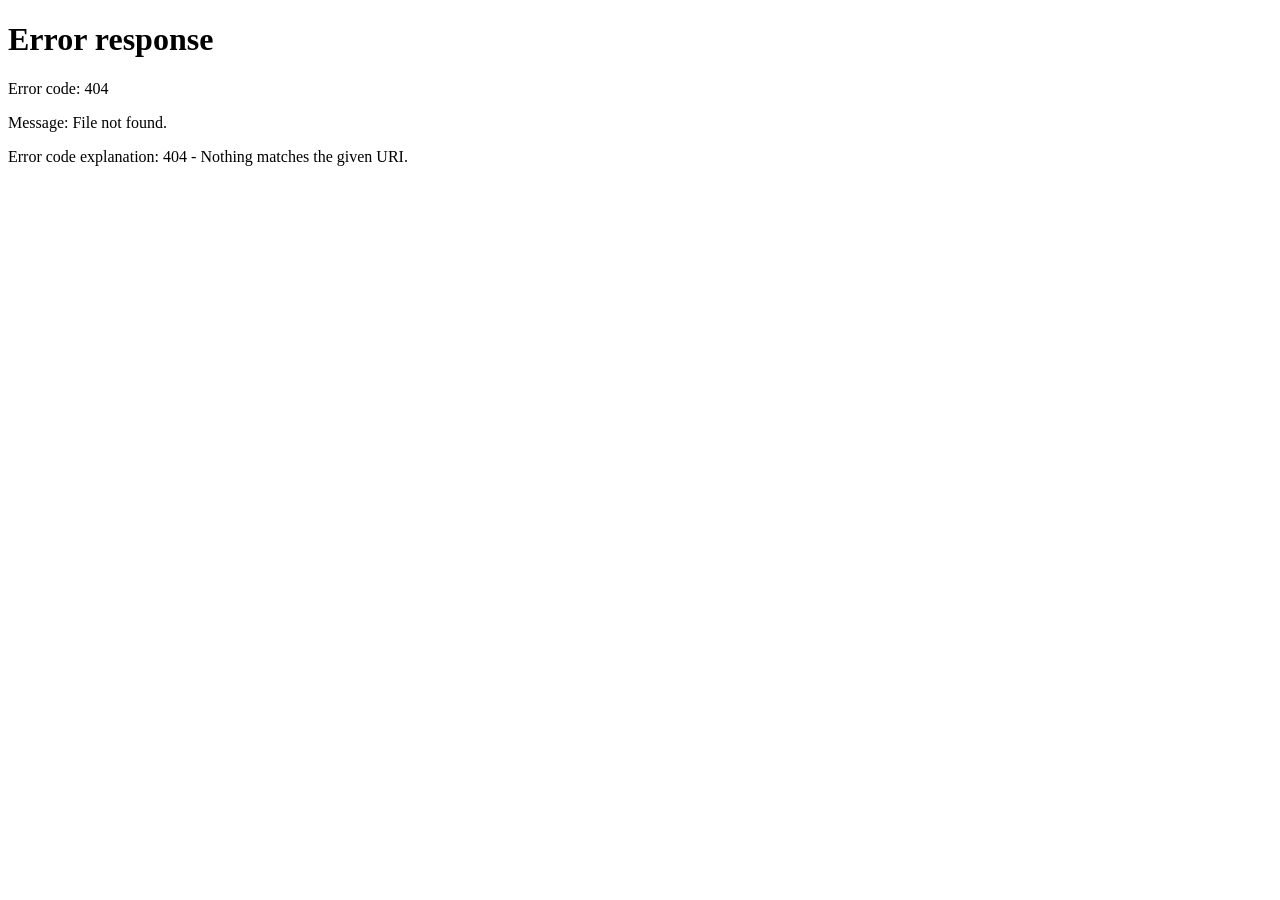
==== web_app/dashboard.html @ 81d96390 "Initial Commit: Integrated SOS simulation and redesigned Donor Dashboard" ====
<!DOCTYPE html>
<html lang="en">
<head>
    <meta charset="UTF-8">
    <meta name="viewport" content="width=device-width, initial-scale=1.0">
    <title>REDTHREAD | Donor Dashboard</title>
    <link rel="stylesheet" href="style.css">
    <link href="https://fonts.googleapis.com/css2?family=League+Script&family=Plus+Jakarta+Sans:wght@400;600;800&display=swap" rel="stylesheet">
    
    <style>
        .dashboard-grid {
            display: grid;
            grid-template-columns: 320px 1fr;
            gap: 30px;
            padding: 30px;
            height: 100vh;
        }

        .profile-sidebar {
            background: rgba(30, 41, 59, 0.7);
            border-radius: 32px;
            padding: 30px;
            border: 1px solid rgba(255,255,255,0.08);
            backdrop-filter: blur(15px);
            text-align: center;
        }

        .avatar-circle {
            width: 100px; height: 100px;
            background: linear-gradient(45deg, #ff4d6d, #ff758f);
            border-radius: 50%;
            margin: 0 auto 20px;
            display: flex; align-items: center; justify-content: center;
            font-size: 2rem; font-weight: bold; color: white;
            box-shadow: 0 10px 20px rgba(255, 77, 109, 0.3);
        }

        /* --- Full Profile Info Pills --- */
        .info-pill {
            background: #1e293b;
            padding: 12px 20px;
            border-radius: 16px;
            margin: 12px 0;
            font-size: 0.9rem;
            display: flex;
            justify-content: space-between;
            border: 1px solid rgba(255,255,255,0.05);
        }

        /* --- Notifications --- */
        #notification-stack {
            position: fixed;
            top: 20px;
            right: 20px;
            z-index: 10001;
            display: flex;
            flex-direction: column;
            gap: 12px;
            width: 340px;
        }

        .mobile-toast {
            background: rgba(15, 23, 42, 0.98);
            border-left: 5px solid #ff4d6d;
            padding: 18px;
            border-radius: 14px;
            box-shadow: 0 15px 40px rgba(0,0,0,0.6);
            backdrop-filter: blur(12px);
            animation: slideInRight 0.6s cubic-bezier(0.23, 1, 0.32, 1) forwards;
            display: flex;
            align-items: flex-start;
            gap: 14px;
        }

        @keyframes slideInRight {
            from { transform: translateX(130%); opacity: 0; }
            to { transform: translateX(0); opacity: 1; }
        }

        /* --- Incoming Call UI --- */
        #incoming-call {
            display: none;
            position: fixed;
            top: 50%; left: 50%;
            transform: translate(-50%, -50%);
            background: #0f172a;
            border: 1px solid #ff4d6d;
            padding: 50px;
            border-radius: 36px;
            text-align: center;
            z-index: 10002;
            box-shadow: 0 0 120px rgba(255, 77, 109, 0.5);
            width: 380px;
        }

        .phone-icon {
            font-size: 4.5rem;
            margin-bottom: 25px;
            display: inline-block;
            animation: vibrate 0.3s infinite;
        }

        @keyframes vibrate {
            0% { transform: rotate(0deg); }
            25% { transform: rotate(8deg); }
            50% { transform: rotate(0deg); }
            75% { transform: rotate(-8deg); }
            100% { transform: rotate(0deg); }
        }

        /* --- Logo Styling --- */
        .logo-wrapper { padding: 10px 0 30px 0; text-align: center; }
        .logo-main { display: inline-flex; align-items: center; justify-content: center; gap: 8px; }
        .thread-text { font-family: 'League Script', cursive; font-size: 2.3rem; display: flex; align-items: baseline; }

        .emergency-banner {
            background: rgba(255, 77, 109, 0.08);
            border: 2px dashed #ff4d6d;
            border-radius: 32px;
            padding: 60px;
            text-align: center;
            display: none; 
            animation: pulse-red 2s infinite;
        }
    </style>
</head>
<body>

    <div id="notification-stack"></div>
    
    <div id="incoming-call">
        <div class="phone-icon">📞</div>
        <h2 style="color: white; margin-bottom: 8px; font-weight: 800; font-size: 1.8rem;">REDTHREAD VOICE</h2>
        <p style="color: #94a3b8; margin-bottom: 35px; font-size: 1rem;">Automated Dispatch Calling...</p>
        <button onclick="answerCall()" style="background:#22c55e; color:white; border:none; padding:18px; width:100%; border-radius:14px; font-weight:800; cursor:pointer; font-size: 1.1rem;">ANSWER CALL</button>
    </div>

    <div class="dashboard-grid">
        <aside class="profile-sidebar">
            <div class="logo-wrapper">
                <div class="logo-main">
                    <span style="font-size: 1.6rem; filter: drop-shadow(0 0 8px rgba(255, 77, 109, 0.6));">🩸</span>
                    <div class="thread-text"><span style="color: white;">Red</span><span style="color: #ff4d6d; margin-left: -5px;">thread</span></div>
                </div>
            </div>

            <div class="avatar-circle" id="initials">--</div>
            <h2 id="userName" style="color: white; font-weight: 800; margin-bottom: 5px;">Donor</h2>
            <p id="userLocation" style="color: #94a3b8; font-size: 0.8rem; margin-bottom: 25px;">Location Loading...</p>
            
            <div class="info-pill"><span>Blood Type</span><strong id="userBG" style="color: #ff4d6d;">--</strong></div>
            <div class="info-pill"><span>Status</span><strong style="color: #4ade80;">Active</strong></div>
            <div class="info-pill"><span>Donations</span><strong style="color: white;">0</strong></div>
            
            <button onclick="logout()" style="margin-top:40px; width:100%; background:transparent; color:#475569; border:1px solid #334155; padding:12px; border-radius:10px; cursor:pointer; font-weight:600;">Logout Account</button>
        </aside>

        <main class="main-activity">
            <h1 style="color: white; font-weight: 800; margin-bottom: 12px; font-size: 2.2rem;">Live Network Status</h1>
            <p style="color: #94a3b8; margin-bottom: 45px; font-size: 1.1rem;">You are visible to hospitals within the Saveetha district grid.</p>

            <div id="emergencyAlert" class="emergency-banner">
                <h1 style="color: #ff4d6d; margin-bottom: 18px; font-size: 2.2rem;">🚨 URGENT SOS REQUEST</h1>
                <p style="color: white; font-size: 1.3rem; margin-bottom: 35px; line-height: 1.6;">
                    A critical patient at <strong>Saveetha Medical Centre</strong> needs your blood type immediately.
                </p>
                <div style="display: flex; gap: 20px; justify-content: center;">
                    <button onclick="acceptRequest()" style="background:#ff4d6d; color:white; border:none; padding:18px 45px; border-radius:14px; font-weight:800; cursor:pointer; font-size: 1rem;">ACCEPT & NAVIGATE</button>
                    <button onclick="ignoreRequest()" style="background:transparent; color:white; border:1px solid rgba(255,255,255,0.3); padding:18px 45px; border-radius:14px; cursor:pointer; font-weight:600;">DECLINE</button>
                </div>
            </div>

            <div id="noAlert" style="text-align: center; padding-top: 120px; color: #475569;">
                <div style="font-size: 4rem; margin-bottom: 25px; opacity: 0.5;">🛡️</div>
                <p style="font-size: 1.2rem;">No active emergencies in your radius.<br>Thank you for staying prepared.</p>
            </div>
        </main>
    </div>

    <script>
        window.onload = function() {
            const data = JSON.parse(localStorage.getItem('currentUser'));
            if (!data) { window.location.href = 'login.html'; return; }

            // Restore all previous details
            document.getElementById('userName').innerText = data.name;
            document.getElementById('userBG').innerText = data.blood_group;
            document.getElementById('userLocation').innerText = "📍 Pincode: " + (data.pincode || "N/A");
            
            // Smarter initials logic
            const parts = data.name.trim().split(' ');
            document.getElementById('initials').innerText = parts.length > 1 ? (parts[0][0] + parts[parts.length-1][0]).toUpperCase() : parts[0][0].toUpperCase();

            const stack = document.getElementById('notification-stack');

            function showToast(icon, title, msg) {
                const t = document.createElement('div');
                t.className = 'mobile-toast';
                t.innerHTML = `<div style="font-size:1.8rem;">${icon}</div><div class="toast-content"><h4>${title}</h4><p>${msg}</p></div>`;
                stack.appendChild(t);
                new Audio('https://www.soundjay.com/buttons/beep-07.mp3').play().catch(()=>{});
                // Toasts stay longer for the demo video (8 seconds)
                setTimeout(() => { t.style.opacity = '0'; setTimeout(()=>t.remove(), 600); }, 8000);
            }

            // --- INCREASED TIMING FOR DEMO ---
            // 1. SMS arrives after 5 seconds
            setTimeout(() => showToast("💬", "Messages", "REDTHREAD SOS: Critical O+ shortage at Saveetha Medical Centre. Reply 1 to Accept."), 5000);
            
            // 2. WhatsApp arrives after 12 seconds
            setTimeout(() => showToast("🟢", "WhatsApp", "🩸 RedThread Bot: You are identified as the nearest match (0.8km). Requesting immediate support."), 12000);
            
            // 3. Incoming Call after 20 seconds (Gives you plenty of time to explain the SMS/WA logic)
            setTimeout(() => { document.getElementById('incoming-call').style.display = 'block'; }, 20000);
        };

        function answerCall() {
            document.getElementById('incoming-call').style.display = 'none';
            document.getElementById('noAlert').style.display = 'none';
            document.getElementById('emergencyAlert').style.display = 'block';
        }

        function ignoreRequest() {
            document.getElementById('emergencyAlert').style.display = 'none';
            document.getElementById('noAlert').style.display = 'block';
        }

        function acceptRequest() {
            alert("Location data synced. Opening Live Navigation to Ward...");
            window.location.href = 'map.html';
        }

        function logout() {
            localStorage.removeItem('currentUser');
            window.location.href = 'donor_login.html';
        }
    </script>
</body>
</html>
---- web_app/style.css ----
@import url('https://fonts.googleapis.com/css2?family=Plus+Jakarta+Sans:wght@300;400;600;800&display=swap');
@import url('https://fonts.googleapis.com/css2?family=Pacifico&display=swap');
@import url('https://fonts.googleapis.com/css2?family=League+Script&display=swap');

:root {
    --primary: #ff4d6d;
    --primary-glow: rgba(255, 77, 109, 0.4);
    --bg-dark: #0f172a;
    --card-bg: rgba(30, 41, 59, 0.6);
    --text-main: #f8fafc;
    --text-dim: #94a3b8;
}

* { margin: 0; padding: 0; box-sizing: border-box; font-family: 'Plus Jakarta Sans', sans-serif; }

/* Dashboard Default Body */
body {
    background: var(--bg-dark);
    color: var(--text-main);
    display: flex;
    height: 100vh;
    overflow: hidden;
}

/* Sidebar */
.sidebar {
    width: 260px;
    background: rgba(15, 23, 42, 0.9);
    border-right: 1px solid rgba(255, 255, 255, 0.05);
    padding: 40px 24px;
}

.logo { font-size: 1.6rem; font-weight: 800; color: var(--primary); margin-bottom: 40px; }

.nav-item {
    padding: 12px 16px;
    border-radius: 10px;
    color: var(--text-dim);
    margin-bottom: 10px;
    cursor: pointer;
    transition: 0.3s;
}

.nav-item.active { background: rgba(255, 77, 109, 0.1); color: var(--primary); font-weight: 600; }

/* Layout Architecture */
.main-content { flex: 1; padding: 40px; overflow-y: auto; }

header { display: flex; justify-content: space-between; align-items: center; margin-bottom: 40px; }
.sub-header { font-size: 0.9rem; font-weight: 400; color: var(--text-dim); margin-left: 10px; }

.dashboard-grid { display: grid; grid-template-columns: 1fr 1.5fr; gap: 40px; }

/* Left Column Styling */
.request-panel {
    background: var(--card-bg);
    padding: 32px;
    border-radius: 24px;
    border: 1px solid rgba(255, 255, 255, 0.05);
    backdrop-filter: blur(10px);
}

.subtitle { color: var(--text-dim); font-size: 0.85rem; margin: 15px 0 30px 0; }

.input-group-vertical { display: flex; flex-direction: column; gap: 20px; }

select {
    background: #1e293b;
    border: 1px solid rgba(255, 255, 255, 0.1);
    color: white;
    padding: 16px;
    border-radius: 12px;
    font-size: 1rem;
    outline: none;
}

.sos-btn-large {
    background: var(--primary);
    color: white;
    border: none;
    padding: 18px;
    border-radius: 12px;
    font-weight: 800;
    letter-spacing: 1px;
    cursor: pointer;
    box-shadow: 0 0 20px var(--primary-glow);
    transition: 0.3s cubic-bezier(0.175, 0.885, 0.32, 1.275);
}

.sos-btn-large:hover { transform: scale(1.03); box-shadow: 0 0 35px var(--primary); }

/* Right Column Styling */
.stats-grid { display: grid; grid-template-columns: repeat(3, 1fr); gap: 15px; margin-bottom: 30px; }

.stat-card {
    background: var(--card-bg);
    padding: 20px;
    border-radius: 16px;
    border: 1px solid rgba(255, 255, 255, 0.03);
}

.stat-card span { color: var(--text-dim); font-size: 0.75rem; text-transform: uppercase; }
.stat-card h2 { margin-top: 8px; font-size: 1.4rem; }
.temp-text { color: var(--primary); }

.section-label {
    font-size: 0.8rem;
    text-transform: uppercase;
    letter-spacing: 2px;
    color: var(--text-dim);
    margin-bottom: 20px;
    display: block;
}

/* Donor Cards */
.donor-card {
    background: rgba(255, 255, 255, 0.03);
    padding: 20px;
    border-radius: 16px;
    margin-bottom: 12px;
    display: flex;
    justify-content: space-between;
    align-items: center;
    border: 1px solid rgba(255, 255, 255, 0.05);
}

.donor-info { display: flex; flex-direction: column; gap: 4px; }
.donor-info span { font-size: 0.8rem; color: var(--text-dim); }

.status-tag { color: var(--primary); font-weight: 700; font-size: 0.75rem; }

/* ------------------------------------------------------------ */
/* ISOLATED REGISTRATION PAGE STYLING (ONLY FOR hospital_reg.html) */
/* ------------------------------------------------------------ */

/* Apply this class to the <body> of hospital_reg.html */
.registration-body {
    display: block !important; /* Overrides the flex used in dashboard */
    overflow-y: auto !important;
    background: var(--bg-dark);
    padding: 40px 0;
}

.registration-body .admin-container {
    max-width: 650px;
    margin: 0 auto;
    padding: 40px;
    background: rgba(30, 41, 59, 0.7);
    border-radius: 28px;
    border: 1px solid rgba(255, 255, 255, 0.1);
    backdrop-filter: blur(20px);
}

/* Specific Input Styling for Reg Page */
.registration-body input, 
.registration-body textarea {
    width: 100%;
    padding: 14px;
    background: rgba(15, 23, 42, 0.6) !important;
    border: 1px solid rgba(255, 255, 255, 0.2);
    border-radius: 10px;
    color: white !important;
    outline: none;
    margin-top: 5px;
}

.registration-body label {
    color: white !important;
    font-weight: 600;
    font-size: 0.9rem;
    display: block;
    margin-top: 15px;
}

.registration-body .helper-text {
    font-size: 0.75rem;
    color: var(--text-dim);
    font-style: italic;
    margin-top: 4px;
}

.registration-body .file-input-wrapper {
    border: 2px dashed rgba(255, 255, 255, 0.2);
    padding: 25px;
    text-align: center;
    border-radius: 12px;
    cursor: pointer;
    margin-top: 10px;
}

.registration-body .sos-btn-large {
    width: 100%;
    margin-top: 30px;
}
.logo-container {
    display: flex;
    align-items: center;
    gap: 8px;
    padding: 10px;
}

.blood-drop {
    font-size: 24px;
    margin-left: -8px;
    filter: drop-shadow(0 0 8px rgba(255, 0, 47, 0.6));
}

.logo-thread-wrap {
    font-family: 'League Script', cursive; /* The "thread" font */
    font-size: 2.4rem;
    display: flex;
    align-items: baseline;
    /* Pulling the words together so they touch */
    margin-left: -5px; 
}

/* Part 1: RED (White & Glowing) */
.text-red {
    color: #ffffff;
    font-weight: 800;
    margin-left: -4px;
    text-shadow: 0 0 10px rgba(255, 255, 255, 0.4);
}

/* Part 2: THREAD (Red & Connected) */
.text-thread {
    color: #ff002f;
    margin-left: -4px; /* Forces the 't' to connect to the 'd' of Red */
    position: relative;
    /* Subtle glow to make the "thread" look vibrant */
    text-shadow: 1px 1px 6px rgba(255, 255, 255, 0.5), 0 0 15px rgba(255, 77, 109, 0.3);
    transition: 0.3s;
}

/* Optional: Animation to make it look like a vibrating string */
.logo-thread-wrap:hover .text-thread {
    filter: brightness(1.2);
    transform: translateY(-1px);
}
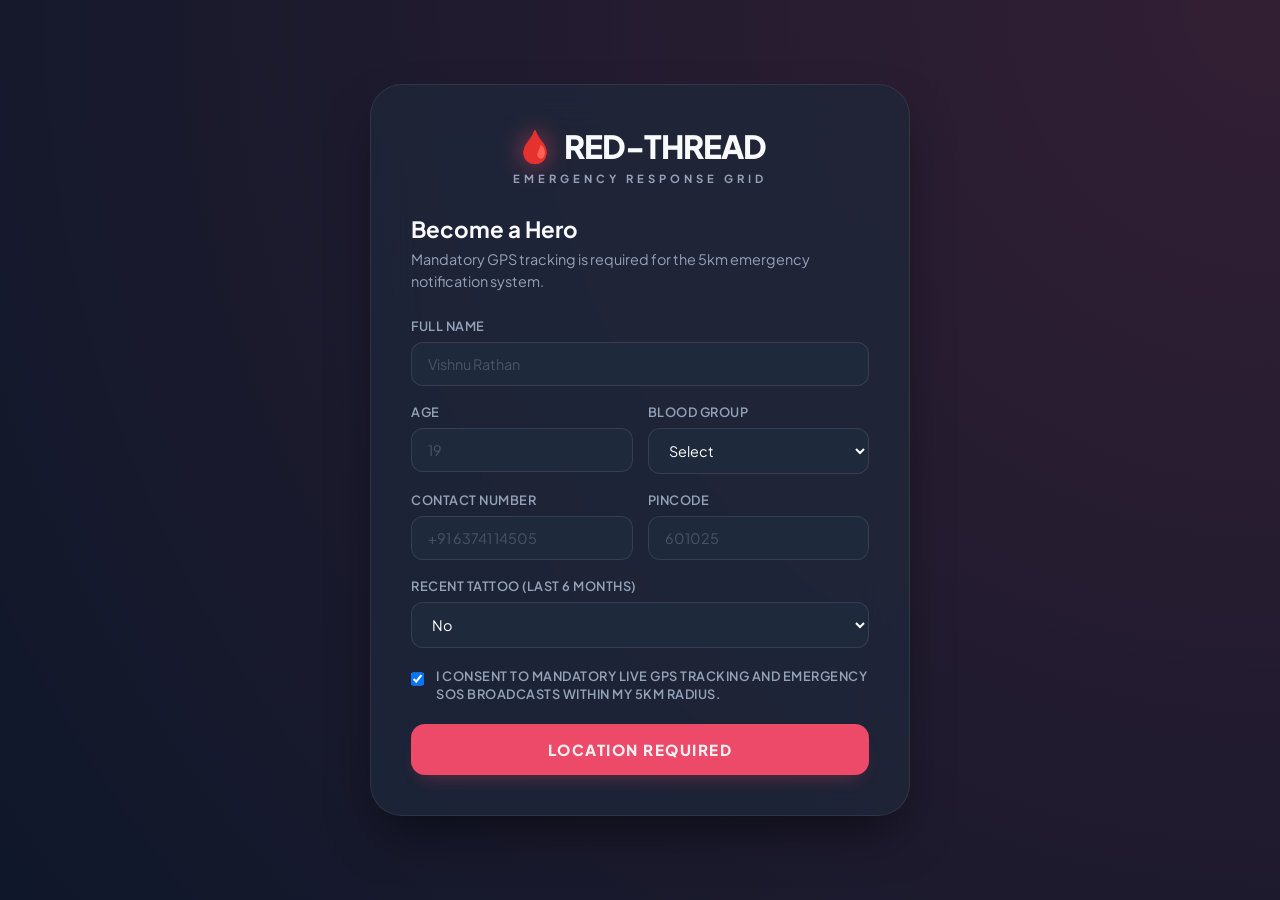
==== commit 849dc90b: "Update: Added Rewards System, image assets, and Full-Stack Internship documentation. Lead by Vishnu " ====
--- a/web_app/dashboard.html
+++ b/web_app/dashboard.html
@@ -3,11 +3,22 @@
 <head>
     <meta charset="UTF-8">
     <meta name="viewport" content="width=device-width, initial-scale=1.0">
-    <title>REDTHREAD | Donor Dashboard</title>
-    <link rel="stylesheet" href="style.css">
+    <title>RedThread | Donor Dashboard</title>
     <link href="https://fonts.googleapis.com/css2?family=League+Script&family=Plus+Jakarta+Sans:wght@400;600;800&display=swap" rel="stylesheet">
     
     <style>
+        :root {
+            --primary: #ff4d6d;
+            --primary-hover: #ff758f;
+            --bg-dark: #0f172a;
+            --card-bg: rgba(30, 41, 59, 0.7);
+            --text-main: #f8fafc;
+            --text-muted: #94a3b8;
+        }
+
+        * { box-sizing: border-box; margin: 0; padding: 0; font-family: 'Plus Jakarta Sans', sans-serif; }
+        body { background-color: var(--bg-dark); color: var(--text-main); overflow: hidden; }
+
         .dashboard-grid {
             display: grid;
             grid-template-columns: 320px 1fr;
@@ -16,18 +27,21 @@
             height: 100vh;
         }
 
+        /* --- Sidebar & Profile --- */
         .profile-sidebar {
-            background: rgba(30, 41, 59, 0.7);
+            background: var(--card-bg);
             border-radius: 32px;
             padding: 30px;
             border: 1px solid rgba(255,255,255,0.08);
             backdrop-filter: blur(15px);
             text-align: center;
+            display: flex;
+            flex-direction: column;
         }
 
         .avatar-circle {
             width: 100px; height: 100px;
-            background: linear-gradient(45deg, #ff4d6d, #ff758f);
+            background: linear-gradient(45deg, var(--primary), var(--primary-hover));
             border-radius: 50%;
             margin: 0 auto 20px;
             display: flex; align-items: center; justify-content: center;
@@ -35,93 +49,62 @@
             box-shadow: 0 10px 20px rgba(255, 77, 109, 0.3);
         }
 
-        /* --- Full Profile Info Pills --- */
         .info-pill {
             background: #1e293b;
             padding: 12px 20px;
             border-radius: 16px;
-            margin: 12px 0;
-            font-size: 0.9rem;
+            margin: 8px 0;
+            font-size: 0.85rem;
             display: flex;
             justify-content: space-between;
             border: 1px solid rgba(255,255,255,0.05);
         }
 
-        /* --- Notifications --- */
-        #notification-stack {
-            position: fixed;
-            top: 20px;
-            right: 20px;
-            z-index: 10001;
-            display: flex;
-            flex-direction: column;
-            gap: 12px;
-            width: 340px;
-        }
-
-        .mobile-toast {
-            background: rgba(15, 23, 42, 0.98);
-            border-left: 5px solid #ff4d6d;
-            padding: 18px;
-            border-radius: 14px;
-            box-shadow: 0 15px 40px rgba(0,0,0,0.6);
-            backdrop-filter: blur(12px);
-            animation: slideInRight 0.6s cubic-bezier(0.23, 1, 0.32, 1) forwards;
-            display: flex;
-            align-items: flex-start;
-            gap: 14px;
-        }
-
-        @keyframes slideInRight {
-            from { transform: translateX(130%); opacity: 0; }
-            to { transform: translateX(0); opacity: 1; }
-        }
-
-        /* --- Incoming Call UI --- */
-        #incoming-call {
-            display: none;
-            position: fixed;
-            top: 50%; left: 50%;
-            transform: translate(-50%, -50%);
-            background: #0f172a;
-            border: 1px solid #ff4d6d;
-            padding: 50px;
-            border-radius: 36px;
-            text-align: center;
-            z-index: 10002;
-            box-shadow: 0 0 120px rgba(255, 77, 109, 0.5);
-            width: 380px;
-        }
-
-        .phone-icon {
-            font-size: 4.5rem;
-            margin-bottom: 25px;
-            display: inline-block;
-            animation: vibrate 0.3s infinite;
-        }
-
-        @keyframes vibrate {
-            0% { transform: rotate(0deg); }
-            25% { transform: rotate(8deg); }
-            50% { transform: rotate(0deg); }
-            75% { transform: rotate(-8deg); }
-            100% { transform: rotate(0deg); }
-        }
-
-        /* --- Logo Styling --- */
-        .logo-wrapper { padding: 10px 0 30px 0; text-align: center; }
-        .logo-main { display: inline-flex; align-items: center; justify-content: center; gap: 8px; }
-        .thread-text { font-family: 'League Script', cursive; font-size: 2.3rem; display: flex; align-items: baseline; }
-
+        /* --- Rewards Card --- */
+        .rewards-card {
+            background: linear-gradient(135deg, #f1c40f, #f39c12);
+            padding: 20px;
+            border-radius: 20px;
+            margin-top: 20px;
+            color: #1e293b;
+            text-align: left;
+        }
+
+        .progress-bar {
+            background: rgba(255,255,255,0.4);
+            height: 8px;
+            border-radius: 4px;
+            margin-top: 10px;
+            overflow: hidden;
+        }
+
+        .progress-fill { background: #fff; width: 65%; height: 100%; border-radius: 4px; }
+
+        /* --- Notifications & Call --- */
+        #notification-stack { position: fixed; top: 20px; right: 20px; z-index: 10001; display: flex; flex-direction: column; gap: 12px; width: 340px; }
+        .mobile-toast { background: rgba(15, 23, 42, 0.98); border-left: 5px solid var(--primary); padding: 18px; border-radius: 14px; box-shadow: 0 15px 40px rgba(0,0,0,0.6); animation: slideIn 0.6s ease-out; display: flex; gap: 14px; }
+        @keyframes slideIn { from { transform: translateX(130%); } to { transform: translateX(0); } }
+
+        #incoming-call { display: none; position: fixed; top: 50%; left: 50%; transform: translate(-50%, -50%); background: #0f172a; border: 2px solid var(--primary); padding: 50px; border-radius: 36px; text-align: center; z-index: 10002; box-shadow: 0 0 120px rgba(255, 77, 109, 0.5); width: 380px; }
+        .vibrate { animation: vibrateAnim 0.3s infinite; display: inline-block; font-size: 4rem; }
+        @keyframes vibrateAnim { 0%, 100% { transform: rotate(0); } 25% { transform: rotate(8deg); } 75% { transform: rotate(-8deg); } }
+
+        /* --- Emergency UI --- */
         .emergency-banner {
             background: rgba(255, 77, 109, 0.08);
-            border: 2px dashed #ff4d6d;
+            border: 2px dashed var(--primary);
             border-radius: 32px;
             padding: 60px;
             text-align: center;
-            display: none; 
-            animation: pulse-red 2s infinite;
-        }
+            display: none;
+            animation: pulseBanner 2s infinite;
+        }
+        @keyframes pulseBanner { 0% { box-shadow: 0 0 0px rgba(255,77,109,0); } 50% { box-shadow: 0 0 30px rgba(255,77,109,0.2); } 100% { box-shadow: 0 0 0px rgba(255,77,109,0); } }
+
+        .logo-main { display: flex; align-items: center; justify-content: center; gap: 8px; margin-bottom: 30px;}
+        .thread-text { font-family: 'League Script', cursive; font-size: 2.3rem; }
+
+        .live-dot { height: 10px; width: 10px; background-color: #4ade80; border-radius: 50%; display: inline-block; margin-right: 5px; box-shadow: 0 0 8px #4ade80; }
     </style>
 </head>
 <body>
@@ -129,50 +112,55 @@
     <div id="notification-stack"></div>
     
     <div id="incoming-call">
-        <div class="phone-icon">📞</div>
-        <h2 style="color: white; margin-bottom: 8px; font-weight: 800; font-size: 1.8rem;">REDTHREAD VOICE</h2>
-        <p style="color: #94a3b8; margin-bottom: 35px; font-size: 1rem;">Automated Dispatch Calling...</p>
-        <button onclick="answerCall()" style="background:#22c55e; color:white; border:none; padding:18px; width:100%; border-radius:14px; font-weight:800; cursor:pointer; font-size: 1.1rem;">ANSWER CALL</button>
+        <div class="vibrate">📞</div>
+        <h2 style="color: white; margin: 20px 0 10px; font-weight: 800;">REDTHREAD DISPATCH</h2>
+        <p style="color: var(--text-muted); margin-bottom: 30px;">Emergency SOS Audio Alert...</p>
+        <button onclick="answerCall()" style="background:#22c55e; color:white; border:none; padding:18px; width:100%; border-radius:14px; font-weight:800; cursor:pointer;">ANSWER CALL</button>
     </div>
 
     <div class="dashboard-grid">
         <aside class="profile-sidebar">
-            <div class="logo-wrapper">
-                <div class="logo-main">
-                    <span style="font-size: 1.6rem; filter: drop-shadow(0 0 8px rgba(255, 77, 109, 0.6));">🩸</span>
-                    <div class="thread-text"><span style="color: white;">Red</span><span style="color: #ff4d6d; margin-left: -5px;">thread</span></div>
-                </div>
+            <div class="logo-main">
+                <span style="font-size: 1.6rem;">🩸</span>
+                <div class="thread-text"><span style="color: white;">Red</span><span style="color: var(--primary); margin-left: -5px;">thread</span></div>
             </div>
 
             <div class="avatar-circle" id="initials">--</div>
-            <h2 id="userName" style="color: white; font-weight: 800; margin-bottom: 5px;">Donor</h2>
-            <p id="userLocation" style="color: #94a3b8; font-size: 0.8rem; margin-bottom: 25px;">Location Loading...</p>
-            
-            <div class="info-pill"><span>Blood Type</span><strong id="userBG" style="color: #ff4d6d;">--</strong></div>
-            <div class="info-pill"><span>Status</span><strong style="color: #4ade80;">Active</strong></div>
-            <div class="info-pill"><span>Donations</span><strong style="color: white;">0</strong></div>
-            
-            <button onclick="logout()" style="margin-top:40px; width:100%; background:transparent; color:#475569; border:1px solid #334155; padding:12px; border-radius:10px; cursor:pointer; font-weight:600;">Logout Account</button>
+            <h2 id="userName" style="color: white; font-weight: 800; margin-bottom: 5px;">Hero</h2>
+            <p id="userLocation" style="color: var(--text-muted); font-size: 0.8rem; margin-bottom: 20px;">Tracking GPS...</p>
+            
+            <div class="info-pill"><span>Blood Group</span><strong id="userBG" style="color: var(--primary);">--</strong></div>
+            <div class="info-pill"><span>Grid Status</span><strong><span class="live-dot"></span>Online</strong></div>
+            
+            <div class="rewards-card">
+                <p style="font-size: 0.7rem; font-weight: 800; text-transform: uppercase; opacity: 0.8;">Hero Points</p>
+                <h2 id="userPoints">300</h2>
+                <div class="progress-bar"><div class="progress-fill"></div></div>
+                <p style="font-size: 0.65rem; margin-top: 8px; font-weight: 600;">350 pts to Gold Voucher</p>
+            </div>
+            <div class="nav-item" onclick="window.location.href='rewards.html'">🎁 My Rewards</div>
+            
+            <button onclick="logout()" style="margin-top:auto; width:100%; background:transparent; color:#475569; border:1px solid #334155; padding:12px; border-radius:10px; cursor:pointer; font-weight:600;">Logout</button>
         </aside>
 
         <main class="main-activity">
-            <h1 style="color: white; font-weight: 800; margin-bottom: 12px; font-size: 2.2rem;">Live Network Status</h1>
-            <p style="color: #94a3b8; margin-bottom: 45px; font-size: 1.1rem;">You are visible to hospitals within the Saveetha district grid.</p>
+            <h1 style="color: white; font-weight: 800; margin-bottom: 10px; font-size: 2.2rem;">Network Presence</h1>
+            <p style="color: var(--text-muted); margin-bottom: 40px;">Your 5km emergency grid is active and synchronized.</p>
 
             <div id="emergencyAlert" class="emergency-banner">
-                <h1 style="color: #ff4d6d; margin-bottom: 18px; font-size: 2.2rem;">🚨 URGENT SOS REQUEST</h1>
-                <p style="color: white; font-size: 1.3rem; margin-bottom: 35px; line-height: 1.6;">
-                    A critical patient at <strong>Saveetha Medical Centre</strong> needs your blood type immediately.
+                <h1 style="color: var(--primary); margin-bottom: 15px; font-size: 2.5rem;">🚨 CRITICAL SOS</h1>
+                <p style="color: white; font-size: 1.2rem; margin-bottom: 30px;">
+                    An urgent match is needed at <strong>Saveetha Medical Centre</strong>.
                 </p>
                 <div style="display: flex; gap: 20px; justify-content: center;">
-                    <button onclick="acceptRequest()" style="background:#ff4d6d; color:white; border:none; padding:18px 45px; border-radius:14px; font-weight:800; cursor:pointer; font-size: 1rem;">ACCEPT & NAVIGATE</button>
-                    <button onclick="ignoreRequest()" style="background:transparent; color:white; border:1px solid rgba(255,255,255,0.3); padding:18px 45px; border-radius:14px; cursor:pointer; font-weight:600;">DECLINE</button>
+                    <button onclick="acceptRequest()" style="background:var(--primary); color:white; border:none; padding:18px 40px; border-radius:14px; font-weight:800; cursor:pointer;">ACCEPT MISSION</button>
+                    <button onclick="ignoreRequest()" style="background:transparent; color:white; border:1px solid rgba(255,255,255,0.3); padding:18px 40px; border-radius:14px; cursor:pointer;">IGNORE</button>
                 </div>
             </div>
 
-            <div id="noAlert" style="text-align: center; padding-top: 120px; color: #475569;">
-                <div style="font-size: 4rem; margin-bottom: 25px; opacity: 0.5;">🛡️</div>
-                <p style="font-size: 1.2rem;">No active emergencies in your radius.<br>Thank you for staying prepared.</p>
+            <div id="noAlert" style="text-align: center; padding-top: 100px; color: #475569;">
+                <div style="font-size: 4rem; margin-bottom: 20px; opacity: 0.3;">🛡️</div>
+                <p style="font-size: 1.1rem;">Scanning local grid for emergencies...<br>No requests in your radius.</p>
             </div>
         </main>
     </div>
@@ -180,39 +168,52 @@
     <script>
         window.onload = function() {
             const data = JSON.parse(localStorage.getItem('currentUser'));
-            if (!data) { window.location.href = 'login.html'; return; }
-
-            // Restore all previous details
+            if (!data) { window.location.href = 'donor_login.html'; return; }
+
             document.getElementById('userName').innerText = data.name;
             document.getElementById('userBG').innerText = data.blood_group;
-            document.getElementById('userLocation').innerText = "📍 Pincode: " + (data.pincode || "N/A");
-            
-            // Smarter initials logic
+            document.getElementById('userPoints').innerText = data.points || 650;
+            
+            // Initials logic
             const parts = data.name.trim().split(' ');
             document.getElementById('initials').innerText = parts.length > 1 ? (parts[0][0] + parts[parts.length-1][0]).toUpperCase() : parts[0][0].toUpperCase();
 
+            // Start Mandatory GPS Heartbeat
+            startGPSHeartbeat(data.name);
+
+            // Simulation Sequence for Demo
+            setTimeout(() => showToast("💬", "Messages", "REDTHREAD SOS: Critical O+ shortage at Saveetha Medical Centre. Reply 1 to Accept."), 5000);
+
+           
+
+            // 2. WhatsApp arrives after 12 seconds
+
+            setTimeout(() => showToast("🟢", "WhatsApp", "🩸 RedThread Bot: You are identified as the nearest match (0.8km). Requesting immediate support."), 12000);
+            setTimeout(() => { document.getElementById('incoming-call').style.display = 'block'; }, 16000);
+        };
+
+        function startGPSHeartbeat(userName) {
+            if (navigator.geolocation) {
+                setInterval(() => {
+                    navigator.geolocation.getCurrentPosition((pos) => {
+                        console.log(`[SYNC] ${userName} at ${pos.coords.latitude}, ${pos.coords.longitude}`);
+                        document.getElementById('userLocation').innerText = `📍 Live: ${pos.coords.latitude.toFixed(4)}, ${pos.coords.longitude.toFixed(4)}`;
+                        
+                        // Backend Sync Placeholder
+                        // fetch('/api/update-location', { method: 'POST', body: JSON.stringify({lat: pos.coords.latitude, lng: pos.coords.longitude}) });
+                    });
+                }, 30000); // Sync every 30 seconds
+            }
+        }
+
+        function showToast(icon, title, msg) {
             const stack = document.getElementById('notification-stack');
-
-            function showToast(icon, title, msg) {
-                const t = document.createElement('div');
-                t.className = 'mobile-toast';
-                t.innerHTML = `<div style="font-size:1.8rem;">${icon}</div><div class="toast-content"><h4>${title}</h4><p>${msg}</p></div>`;
-                stack.appendChild(t);
-                new Audio('https://www.soundjay.com/buttons/beep-07.mp3').play().catch(()=>{});
-                // Toasts stay longer for the demo video (8 seconds)
-                setTimeout(() => { t.style.opacity = '0'; setTimeout(()=>t.remove(), 600); }, 8000);
-            }
-
-            // --- INCREASED TIMING FOR DEMO ---
-            // 1. SMS arrives after 5 seconds
-            setTimeout(() => showToast("💬", "Messages", "REDTHREAD SOS: Critical O+ shortage at Saveetha Medical Centre. Reply 1 to Accept."), 5000);
-            
-            // 2. WhatsApp arrives after 12 seconds
-            setTimeout(() => showToast("🟢", "WhatsApp", "🩸 RedThread Bot: You are identified as the nearest match (0.8km). Requesting immediate support."), 12000);
-            
-            // 3. Incoming Call after 20 seconds (Gives you plenty of time to explain the SMS/WA logic)
-            setTimeout(() => { document.getElementById('incoming-call').style.display = 'block'; }, 20000);
-        };
+            const t = document.createElement('div');
+            t.className = 'mobile-toast';
+            t.innerHTML = `<div style="font-size:1.5rem;">${icon}</div><div><h4 style="font-size:0.9rem;">${title}</h4><p style="font-size:0.75rem; color:var(--text-muted)">${msg}</p></div>`;
+            stack.appendChild(t);
+            setTimeout(() => t.remove(), 7000);
+        }
 
         function answerCall() {
             document.getElementById('incoming-call').style.display = 'none';
@@ -220,16 +221,16 @@
             document.getElementById('emergencyAlert').style.display = 'block';
         }
 
+        function acceptRequest() {
+            alert("Mission Accepted! GPS Tracking and ETA enabled for Hospital Dashboard.");
+            window.location.href = 'map.html'; // Navigate to the live tracking map
+        }
+
         function ignoreRequest() {
             document.getElementById('emergencyAlert').style.display = 'none';
             document.getElementById('noAlert').style.display = 'block';
         }
 
-        function acceptRequest() {
-            alert("Location data synced. Opening Live Navigation to Ward...");
-            window.location.href = 'map.html';
-        }
-
         function logout() {
             localStorage.removeItem('currentUser');
             window.location.href = 'donor_login.html';
